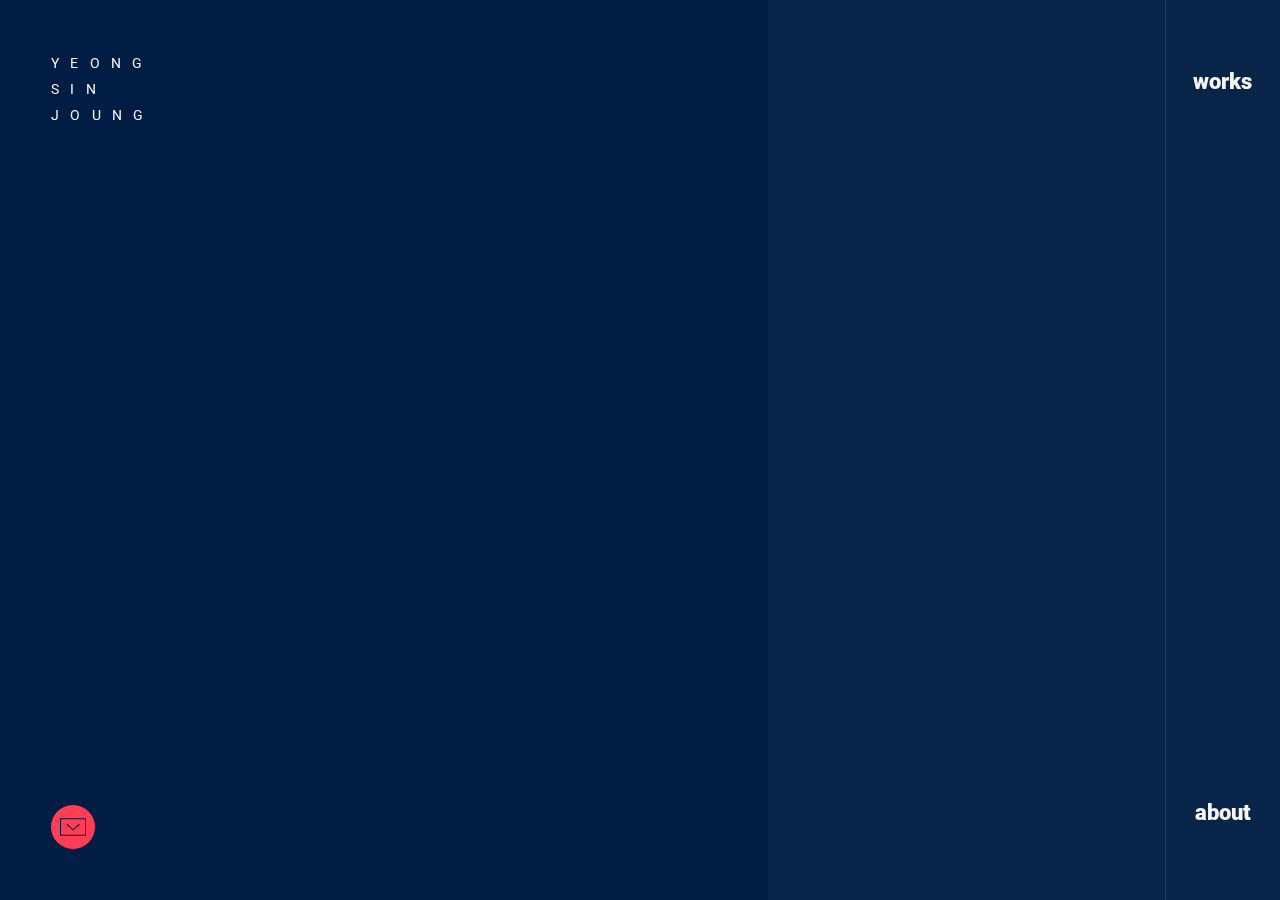
==== index.html @ dd16e7d5 "Add files via upload" ====
<!DOCTYPE html>
<html lang="en">
  <head>
    <meta charset="UTF-8" />
    <meta name="viewport" content="width=device-width, initial-scale=1.0" />
    <title>Document</title>
    <link rel="stylesheet" href="css/common.css" />
    <link rel="stylesheet" href="css/index.css" />
  </head>

  <body>
    <section id="hero">
      <div class="hero_bg_box"></div>
      <div class="home_link">
        <a href="#">
          YEONG <br>
          SIN <br>
          JOUNG 
        </a>
      </div>
      <div class="mail_link">
        <a href="#">
          <svg version="1.1" id="Layer_1" xmlns="http://www.w3.org/2000/svg" xmlns:xlink="http://www.w3.org/1999/xlink" x="0px" y="0px" viewBox="0 0 294.4003906 195.4003906" style="enable-background:new 0 0 294.4003906 195.4003906;" xml:space="preserve">
            <g>
              <path class="st0" d="M0,0v195.4003906h294.4003906V0H0z M282.4003906,183.4003906H12V12h270.4003906V183.4003906z"></path>
              <polygon class="st0" points="221.0522461,71.7148438 213.1479492,62.6855469 145.7451172,121.6865234 79.902832,62.7304688
                71.8979492,71.6699219 145.6552734,137.7138672 	"></polygon>
            </g>
            </svg>
        </a>
      </div>
      <div class="main_nav">
        <ul>
          <li class="nav_conts nav_work"><a href="works/works.html">works</a></li>
          <li class="nav_conts nav_about""><a href="#">about</a></li>
        </ul>
      </div>
    </section>
  </body>
</html>
---- css/common.css ----
@import url("https://fonts.googleapis.com/css2?family=Roboto:wght@400;500;700;900&display=swap");
@import url('https://fonts.googleapis.com/css2?family=Noto+Sans+KR:wght@300;400;700&display=swap');

/* font-family: 'Noto Sans KR', serif; */


/* RESET CSS */
* {
  margin: 0;
  padding: 0;
  box-sizing: border-box;
  -webkit-font-smoothing: antialiased;
}
ul, li {list-style: none;}
a {
  text-decoration: none;
  color: inherit;
}
div,
header,
nav,
main,
footer,
section,
article,
ul,
li {
  margin: 0;
  padding: 0;
  box-sizing: border-box;
}
h1,
h2,
h3,
h4,
h5,
h6 {
  font-size: 100%;
  font-weight: normal;
}

/* 공통 */

body {
  font-size: 1rem;
  font-family: "Roboto", serif;
  -webkit-font-smoothing: antialiased;
  overflow-x: hidden;
  background-color: var(--main-color);
  width: 100vw; height: 100vh;
}

/* ROOT */

:root {
  --main-color: #021d44;
  --sub-color: #003a84;
  --accent-color: #ff3e55;
  --white-color: #f7f6f5;
}


/* 공통 fixed 작업 */

#hero {
  width: 100%;
  height: 100vh;
  overflow: hidden;
  position: relative;
}

.hero_bg_box {
  width: 40%;
  height: 100vh;
  background-color: var(--white-color);
  opacity: 0.03;
  position: fixed;
  top: 0;
  right: 0;
}

.main_nav {
  position: fixed;
  top: 0;
  right: 0;
  height: 100vh;
  width: 9vw;
  border-left: 1px solid rgba(255, 255, 255, 0.1);
}

.nav_conts {
  position: absolute;
  color: var(--white-color);
  text-align: left;
  font-weight: 900;
  font-size: 22px;
}

.nav_conts:hover {color: var(--accent-color);}

.nav_work {
  top: 9%;
  left: 50%;
  transform: translate(-50%, -50%);
}

.nav_about {
  bottom: 7%;
  left: 50%;
  transform: translate(-50%, -50%);
}

.home_link {
  position: fixed; top: 4vw; left: 4vw;
  font-size: .9rem; font-weight: 400; 
  line-height: 1.8; letter-spacing: .7rem;
  text-transform: uppercase;
}

.home_link a {
  color: var(--white-color);
}

.home_link a:hover {
  color: var(--accent-color);
  text-decoration: none;
}

.mail_link {
  position: fixed; bottom: 4vw; left: 4vw;
  width: 44px; height: 44px;
  background-color: var(--accent-color);
  border-radius: 100%;
}

.mail_link a {
  display: inline-flex;
  justify-content: center; align-items: center;
  width: 100%; height: 100%;
}

.mail_link a svg { 
  width: 60%; height: 100%; 
  fill: var(--main-color);
}

.mail_link:hover {background-color: var(--sub-color);}
.mail_link:hover a svg {fill: var(--accent-color);}





@media screen and (max-width: 800px) {
  .main_nav {
    border: none;
    padding-top: 4vw;
    padding-right: 4vw;

    box-sizing: content-box;
  }
  .nav_conts {
    margin-top: 5px;
    font-size: 18px;
    position: relative;
  }
  .home_link {
    font-size: 11.7px;
  }
}
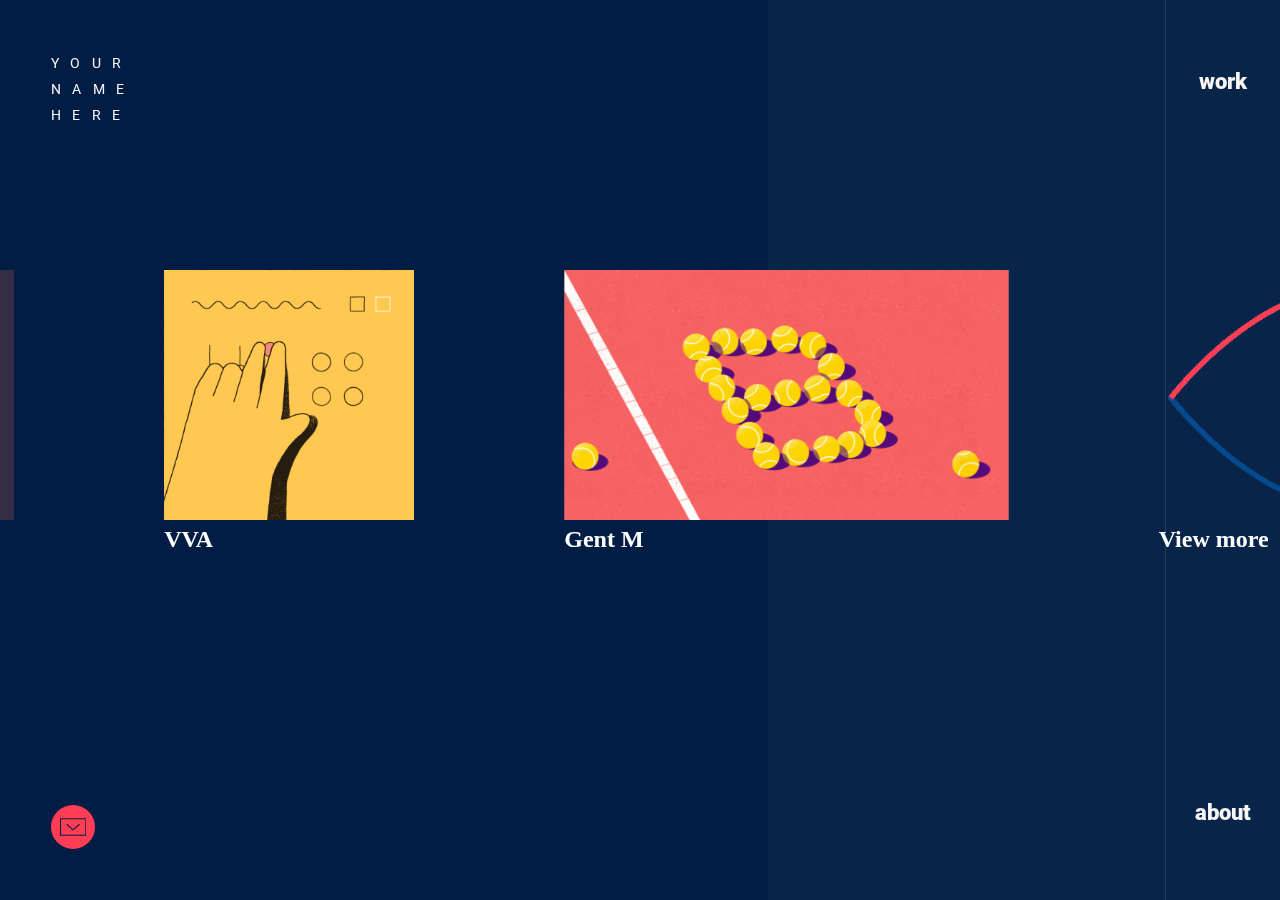
==== commit feeeab13: "sub 파일로 합체" ====
--- a/index.html
+++ b/index.html
@@ -3,19 +3,19 @@
   <head>
     <meta charset="UTF-8" />
     <meta name="viewport" content="width=device-width, initial-scale=1.0" />
-    <title>Document</title>
+    <title>Portfolio</title>
     <link rel="stylesheet" href="css/common.css" />
-    <link rel="stylesheet" href="css/index.css" />
+    <link rel="stylesheet" href="css/styles.css" />
   </head>
 
   <body>
     <section id="hero">
       <div class="hero_bg_box"></div>
       <div class="home_link">
-        <a href="#">
-          YEONG <br>
-          SIN <br>
-          JOUNG 
+        <a href="index.html">
+          YOUR<br>
+          NAME<br>
+          HERE 
         </a>
       </div>
       <div class="mail_link">
@@ -29,12 +29,36 @@
             </svg>
         </a>
       </div>
+
+      <div id="slide_wrap">
+        <ul id="slide">
+          <li class="slide_contents">
+            <img src="img/Website.gif" alt="" />
+            <p>Showreel 2019</p>
+          </li>
+          <li class="slide_contents">
+            <img src="img/Thumb_700x700.gif" alt="" />
+            <p>VVA</p>
+          </li>
+          <li class="slide_contents">
+            <img src="img/Anim-0-00-03-00.jpg" alt="" />
+            <p>Gent M</p>
+          </li>
+          <li class="slide_contents">
+            <img src="img/new_16-2.gif" alt="" />
+            <p>View more</p>
+          </li>
+        </ul>
+      </div>
+
       <div class="main_nav">
         <ul>
-          <li class="nav_conts nav_work"><a href="works/works.html">works</a></li>
-          <li class="nav_conts nav_about""><a href="#">about</a></li>
+          <li class="nav_conts nav_work"><a href="sub/works.html">work</a></li>
+          <li class="nav_conts nav_about""><a href="sub/about.html">about</a></li>
         </ul>
       </div>
     </section>
+    <script src="js/index.js"></script>
   </body>
 </html>
+
--- a/css/common.css
+++ b/css/common.css
@@ -1,8 +1,7 @@
 @import url("https://fonts.googleapis.com/css2?family=Roboto:wght@400;500;700;900&display=swap");
-@import url('https://fonts.googleapis.com/css2?family=Noto+Sans+KR:wght@300;400;700&display=swap');
+@import url("https://fonts.googleapis.com/css2?family=Noto+Sans+KR:wght@300;400;700&display=swap");
 
 /* font-family: 'Noto Sans KR', serif; */
-
 
 /* RESET CSS */
 * {
@@ -11,7 +10,10 @@
   box-sizing: border-box;
   -webkit-font-smoothing: antialiased;
 }
-ul, li {list-style: none;}
+ul,
+li {
+  list-style: none;
+}
 a {
   text-decoration: none;
   color: inherit;
@@ -45,9 +47,10 @@
   font-size: 1rem;
   font-family: "Roboto", serif;
   -webkit-font-smoothing: antialiased;
-  overflow-x: hidden;
+  overflow: hidden;
   background-color: var(--main-color);
-  width: 100vw; height: 100vh;
+  width: 100vw;
+  height: 100vh;
 }
 
 /* ROOT */
@@ -58,7 +61,6 @@
   --accent-color: #ff3e55;
   --white-color: #f7f6f5;
 }
-
 
 /* 공통 fixed 작업 */
 
@@ -96,7 +98,9 @@
   font-size: 22px;
 }
 
-.nav_conts:hover {color: var(--accent-color);}
+.nav_conts:hover {
+  color: var(--accent-color);
+}
 
 .nav_work {
   top: 9%;
@@ -111,9 +115,13 @@
 }
 
 .home_link {
-  position: fixed; top: 4vw; left: 4vw;
-  font-size: .9rem; font-weight: 400; 
-  line-height: 1.8; letter-spacing: .7rem;
+  position: fixed;
+  top: 4vw;
+  left: 4vw;
+  font-size: 0.9rem;
+  font-weight: 400;
+  line-height: 1.8;
+  letter-spacing: 0.7rem;
   text-transform: uppercase;
 }
 
@@ -127,29 +135,35 @@
 }
 
 .mail_link {
-  position: fixed; bottom: 4vw; left: 4vw;
-  width: 44px; height: 44px;
+  position: fixed;
+  bottom: 4vw;
+  left: 4vw;
+  width: 44px;
+  height: 44px;
   background-color: var(--accent-color);
   border-radius: 100%;
 }
 
 .mail_link a {
   display: inline-flex;
-  justify-content: center; align-items: center;
-  width: 100%; height: 100%;
+  justify-content: center;
+  align-items: center;
+  width: 100%;
+  height: 100%;
 }
 
-.mail_link a svg { 
-  width: 60%; height: 100%; 
+.mail_link a svg {
+  width: 60%;
+  height: 100%;
   fill: var(--main-color);
 }
 
-.mail_link:hover {background-color: var(--sub-color);}
-.mail_link:hover a svg {fill: var(--accent-color);}
-
-
-
-
+.mail_link:hover {
+  background-color: var(--sub-color);
+}
+.mail_link:hover a svg {
+  fill: var(--accent-color);
+}
 
 @media screen and (max-width: 800px) {
   .main_nav {
--- a/css/styles.css
+++ b/css/styles.css
@@ -0,0 +1,26 @@
+#slide_wrap {
+  position: absolute;
+  width: 100%;
+  top: 30%;
+  height: 5vh;
+  z-index: 7;
+}
+
+#slide {
+  display: flex;
+  align-items: center;
+  justify-content: center;
+  list-style: none;
+}
+
+.slide_contents {
+  color: #fff;
+  font-size: 24px;
+  font-family: "Noto Sans";
+  font-weight: 800;
+  margin-right: 150px;
+}
+
+.slide_contents img {
+  height: 250px;
+}
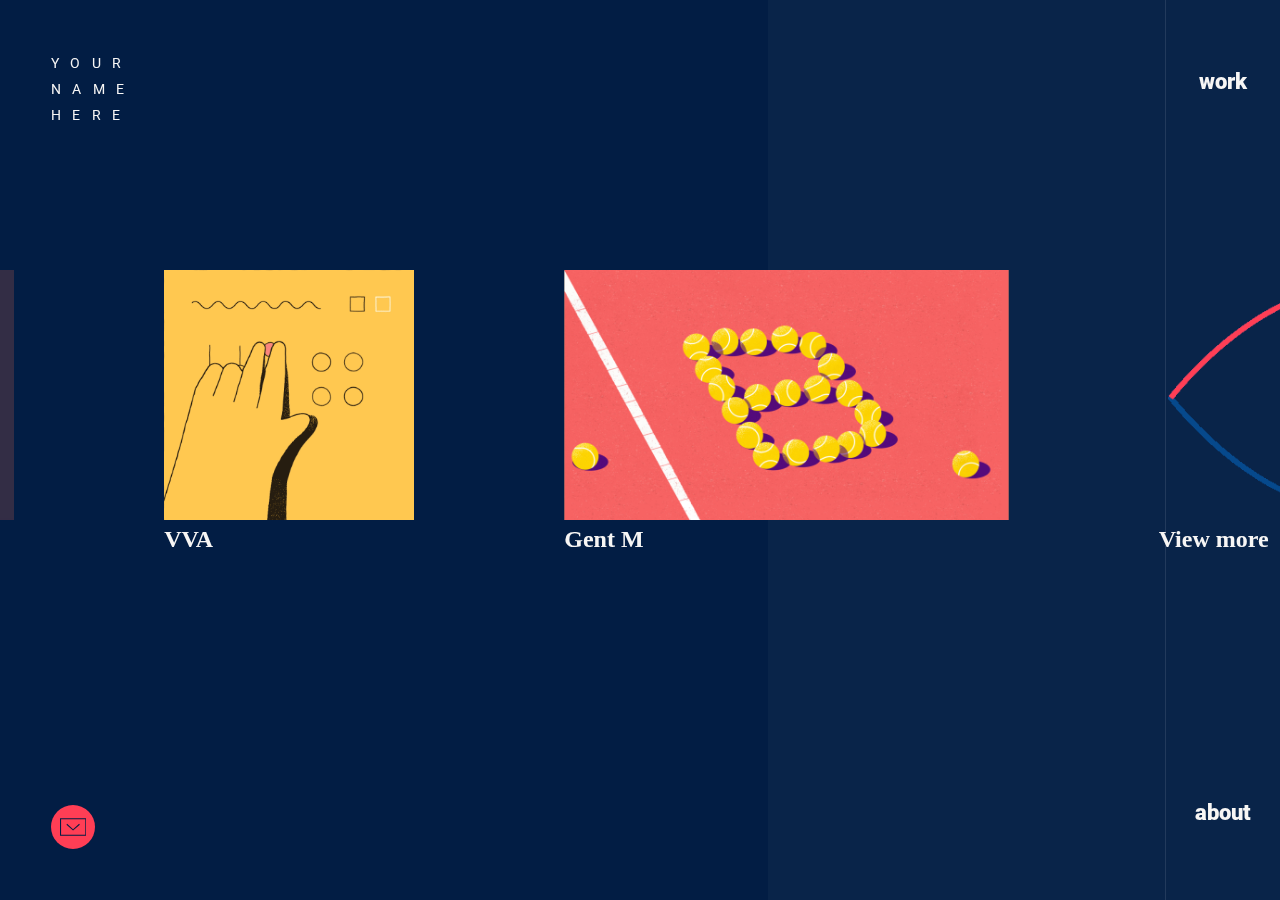
==== commit 511eae45: "Add files via upload" ====
--- a/index.html
+++ b/index.html
@@ -6,6 +6,7 @@
     <title>Portfolio</title>
     <link rel="stylesheet" href="css/common.css" />
     <link rel="stylesheet" href="css/styles.css" />
+    <!-- <link rel="stylesheet" href="css/works_yellow.css"> -->
   </head>
 
   <body>
--- a/css/common.css
+++ b/css/common.css
@@ -60,6 +60,7 @@
   --sub-color: #003a84;
   --accent-color: #ff3e55;
   --white-color: #f7f6f5;
+  --point-color: rgb(0, 152, 255);
 }
 
 /* 공통 fixed 작업 */
--- a/css/styles.css
+++ b/css/styles.css
@@ -14,7 +14,7 @@
 }
 
 .slide_contents {
-  color: #fff;
+  color: var(--white-color);
   font-size: 24px;
   font-family: "Noto Sans";
   font-weight: 800;
--- a/css/works_yellow.css
+++ b/css/works_yellow.css
@@ -0,0 +1,286 @@
+:root {
+  --item-gap: 6px;
+  --bg-main: rgba(245, 208, 66, 0.95);
+  --bg-accent: rgba(245, 208, 66, 0.95);
+
+  --main-color: #f7f6f5;
+  --sub-color: #003a84;
+  --accent-color: #FDD20E;
+  --white-color: #101820;
+}
+
+
+/* COMMON STYLE 초기화 */
+body {width: 100%; height: 100%; overflow-y: visible;}
+#hero {overflow-y: visible;}
+.hero_bg_box {z-index: -1;}
+.nav_work {color: var(--accent-color);}
+.mail_link {z-index: 200;}
+.mail_link a svg {fill: var(--white-color);}
+
+
+
+
+/* WORK CONTAINER */
+.works_container {
+  width: 65%; height: auto;
+  margin: 4vw auto 4vw; padding: 0 0 4vw;
+}
+
+.works_wrap {position: relative;}
+
+
+
+
+
+
+/* ITEM: 반응형 처리------------------------- */
+
+.item {
+  position: absolute; top: 0; left: 0;
+  padding: var(--item-gap);
+
+  /* 원하는 반응에 따라 property 선택 */
+  transition: top 0.3s, left 0.4s;
+}
+
+
+/* 맨 처음에 보따리처럼 풀리는애로 하려면 이걸로:  .item에 transition: transform 1s; */
+/* .item:nth-child(1) {transform: translate3d(0, 0, 0);}
+.item:nth-child(2) {transform: translate3d(100%, 0, 0);}
+.item:nth-child(3) {transform: translate3d(0, 100%, 0);}
+.item:nth-child(4) {transform: translate3d(50%, 100%, 0);}
+.item:nth-child(5) {transform: translate3d(300%, 100%, 0);}
+.item:nth-child(6) {transform: translate3d(0%, 400%, 0);}
+.item:nth-child(7) {transform: translate3d(0%, 500%, 0);}
+.item:nth-child(8) {transform: translate3d(100%, 500%, 0);} */
+
+
+/* 무식하게 계산해서 때려넣는 방법 */
+.item:nth-child(1) {top: 0; left: 0;}
+.item:nth-child(2) {top: 0; left: 32.25vw;}
+.item:nth-child(3) {top: 30vw; left: 0;}
+.item:nth-child(4) {top: 30vw; left: 16vw;}
+.item:nth-child(5) {top: 30vw; left: 48.25vw;}
+.item:nth-child(6) {top: 60vw; left: 0;}
+.item:nth-child(7) {top: 75vw; left: 0;}
+.item:nth-child(8) {top: 75vw; left: 32.25vw;}
+
+
+
+
+/* ITEM: box사이즈 처리----------------------  */
+
+.large {width: 50%; height: 30vw;}
+.width_medium {width: 25%; height: 30vw;}
+.height_medium {width: 100%; height: 15vw;}
+.height_medium_small {width: 50%; height: 15vw;}
+.small {display: flex; flex-flow: column;}
+.small div:first-child {margin-bottom: calc(var(--item-gap) * 2)}
+
+
+
+
+
+/* ITEM:hover ----------------------------- */
+
+.item > div {
+  width: 100%; height: 100%;
+  position: relative;
+  cursor: pointer;
+}
+
+.item div a {
+  display: block;
+  width: 100%; height: 100%;
+  background-repeat: no-repeat;
+  background-position: center center;
+  background-size: cover;
+  transition: all 0.4s;
+}
+
+.item > div:hover a {opacity: 0.08;}
+.item > div:hover .item_text {bottom: 0; opacity: 1;}
+
+
+
+
+
+/* ITEM TEXT -------------------------------- */
+
+.item_text {
+  width: 100%;
+  position: absolute; bottom: -20px; left: 0;
+  padding: 30px; opacity: 0;
+  color: var(--white-color);
+  transition: all 0.4s;
+}
+
+.item_text h3 {
+  font-size: 19px; font-weight: 700;
+  margin-bottom: calc(var(--item-gap)*1.5);
+}
+
+.item_text span {
+  font-size: 14px; font-weight: 400;
+  margin-right: calc(var(--item-gap)*3);
+}
+
+
+
+
+/* hover 되면 떠오르는 배경색: root에서 원하는 색으로 바꾸세요 */
+.item_bgcolor1 {background-color: var(--bg-main)}
+.item_bgcolor2 {background-color: var(--bg-accent)}
+.item_bgcolor3 {background-color: var(--bg-main);}
+.item_bgcolor4 {background-color: var(--bg-accent);}
+.item_bgcolor5 {background-color: var(--bg-accent);}
+.item_bgcolor6 {background-color: var(--bg-main);}
+.item_bgcolor7 {background-color: var(--bg-accent);}
+.item_bgcolor8 {background-color: var(--bg-main);}
+.item_bgcolor9 {background-color: var(--bg-accent);}
+
+
+
+/* bg로 포폴 이미지 넣으세요 */
+.item_bgimg1 {background-image: url(../img/thum_ferrari_y.jpg);}
+.item_bgimg2 {background-image: url(../img/thum_kinfolk_y.jpg);}
+.item_bgimg3 {background-image: url(../img/thum_sticky_y1.jpg);}
+.item_bgimg4 {background-image: url(../img/thum_apple2.png);}
+.item_bgimg5 {background-image: url(../img/thum_nike2.jpg);}
+.item_bgimg6 {background-image: url(../img/thum_gopro_.png);}
+.item_bgimg7 {background-image: url(../img/thum_starbucks.jpg);}
+.item_bgimg8 {background-image: url(../img/thum_sticky_y2.jpg);}
+.item_bgimg9 {background-image: url(../img/thum_netflix_y2.png);}
+
+
+
+
+
+
+
+
+/* MEDIA */
+
+@media screen and (max-width: 1440px) {
+  .home_link {font-size: 14px;}
+  .nav_conts {font-size: 20px;}
+}
+@media screen and (max-width: 1280px) {
+  .home_link {font-size: 12px;}
+  .nav_conts {font-size: 18px;}
+}
+
+@media screen and (max-width: 1440px) {
+  .item {padding: calc(var(--item-gap) / 2);}
+  .small div:first-child {margin-bottom: var(--item-gap);}
+
+  .item:nth-child(2) {top: 0; left: 32.15vw;}
+  .item:nth-child(4) {top: 30vw; left: 16.15vw;}
+  .item:nth-child(5) {top: 30vw; left: 48.3vw;}
+  .item:nth-child(8) {top: 75vw; left: 32vw;}
+
+}
+
+
+@media screen and (max-width: 990px) {
+  #hero {
+    height: auto; 
+    overflow-x: hidden; overflow-y: hidden;}
+
+  .hero_bg_box {
+    width: 40%; height: 100vh;
+    position: fixed; top: 0; right: 0;
+    z-index: -1; opacity: .03;
+    background-color: var(--white-color);
+  }
+
+  .home_link {
+    position: absolute; top: 40px; left: 40px;
+    width: 100%;
+    font-size: 10px; line-height: 16px; letter-spacing: .5rem;
+  }
+  
+  .main_nav {
+    position: relative; top: 0; right: 0;
+    width: 100%; height: 20px;
+  }
+  
+  .nav_conts {
+    text-align: right;
+    font-size: 16px; letter-spacing: .1rem; 
+    transform: translate(0, 0); 
+    left: auto; right: 40px;
+  }
+
+  .nav_work {top: 35px;}
+  .nav_about {top: 60px;}
+
+
+  .works_container {
+    width: 90%; max-width: 1680px;
+    margin: 8rem auto 4rem auto;
+    padding: 0;
+  }
+
+  .works_wrap {position: relative; height: 130vh;}
+
+  /* BOX SIZE 처리 */
+  .large {width: 50%; height: 44vw;}
+  .width_medium {width: 25%; height: 44vw;}
+  .height_medium {width: 100%; height: 22vw;}
+  .height_medium_small {width: 50%; height: 22vw;}
+  .small div:first-child {margin-bottom: calc(var(--item-gap) * 2)}
+
+  /* 계산해서 때려넣음 2 */
+  .item {padding: var(--item-gap);}
+  .item:nth-child(1) {top: 0; left: 0;}
+  .item:nth-child(2) {top: 0; left: 44.25vw;}
+  .item:nth-child(3) {top: 44vw; left: 0;}
+  .item:nth-child(4) {top: 44vw; left: 22.25vw;}
+  .item:nth-child(5) {top: 44vw; left: 66.5vw;}
+  .item:nth-child(6) {top: 88vw; left: 0;}
+  .item:nth-child(7) {top: 110vw; left: 0;}
+  .item:nth-child(8) {top: 110vw; left: 44.25vw;}
+  
+}
+
+@media screen and (max-width: 800px) {
+
+  .works_wrap {height: 100vh;}
+  .main_nav {
+    position: relative; top: 0; right: 0;
+    width: 100%; height: 20px;
+    padding-top: 0;
+    padding-right: 0;
+    box-sizing: border-box;
+  }
+  
+  .nav_conts {
+    text-align: right;
+    font-size: 16px; letter-spacing: .1rem; 
+    transform: translate(0, 0); 
+    left: auto; right: 40px;
+  }
+
+  .nav_work {top: 35px; margin-top: 0;}
+  .nav_about {top: 60px; margin-top: 0; bottom: auto; position: absolute;}
+}
+
+
+
+
+/* 모바일 대응 */
+@media screen and (max-width: 580px) {
+  .works_wrap {height: 250vh;}
+
+  .item:nth-child(1) {width: 100%; height: 88vw;}
+  .item:nth-child(2) {width: 100%; height: 88vw; left: 0; top: 88vw;}
+  .item:nth-child(3) {width: 50%; height: 88vw; top: 176vw; left: 0;}
+  .item:nth-child(4) {width: 100%; height: 88vw; left: 0; top: 264vw;}
+  .item:nth-child(5) {width: 50%; height: 88vw; top: 176vw; left: 43.25vw;}
+  .item:nth-child(6) {width: 100%; height: 44vw; top: 352vw; left: 0;}
+  .item:nth-child(7) {width: 100%; height: 44vw; top: 396vw; left: 0;}
+  .item:nth-child(8) {width: 100%; height: 44vw; top: 440vw; left: 0;}
+
+}